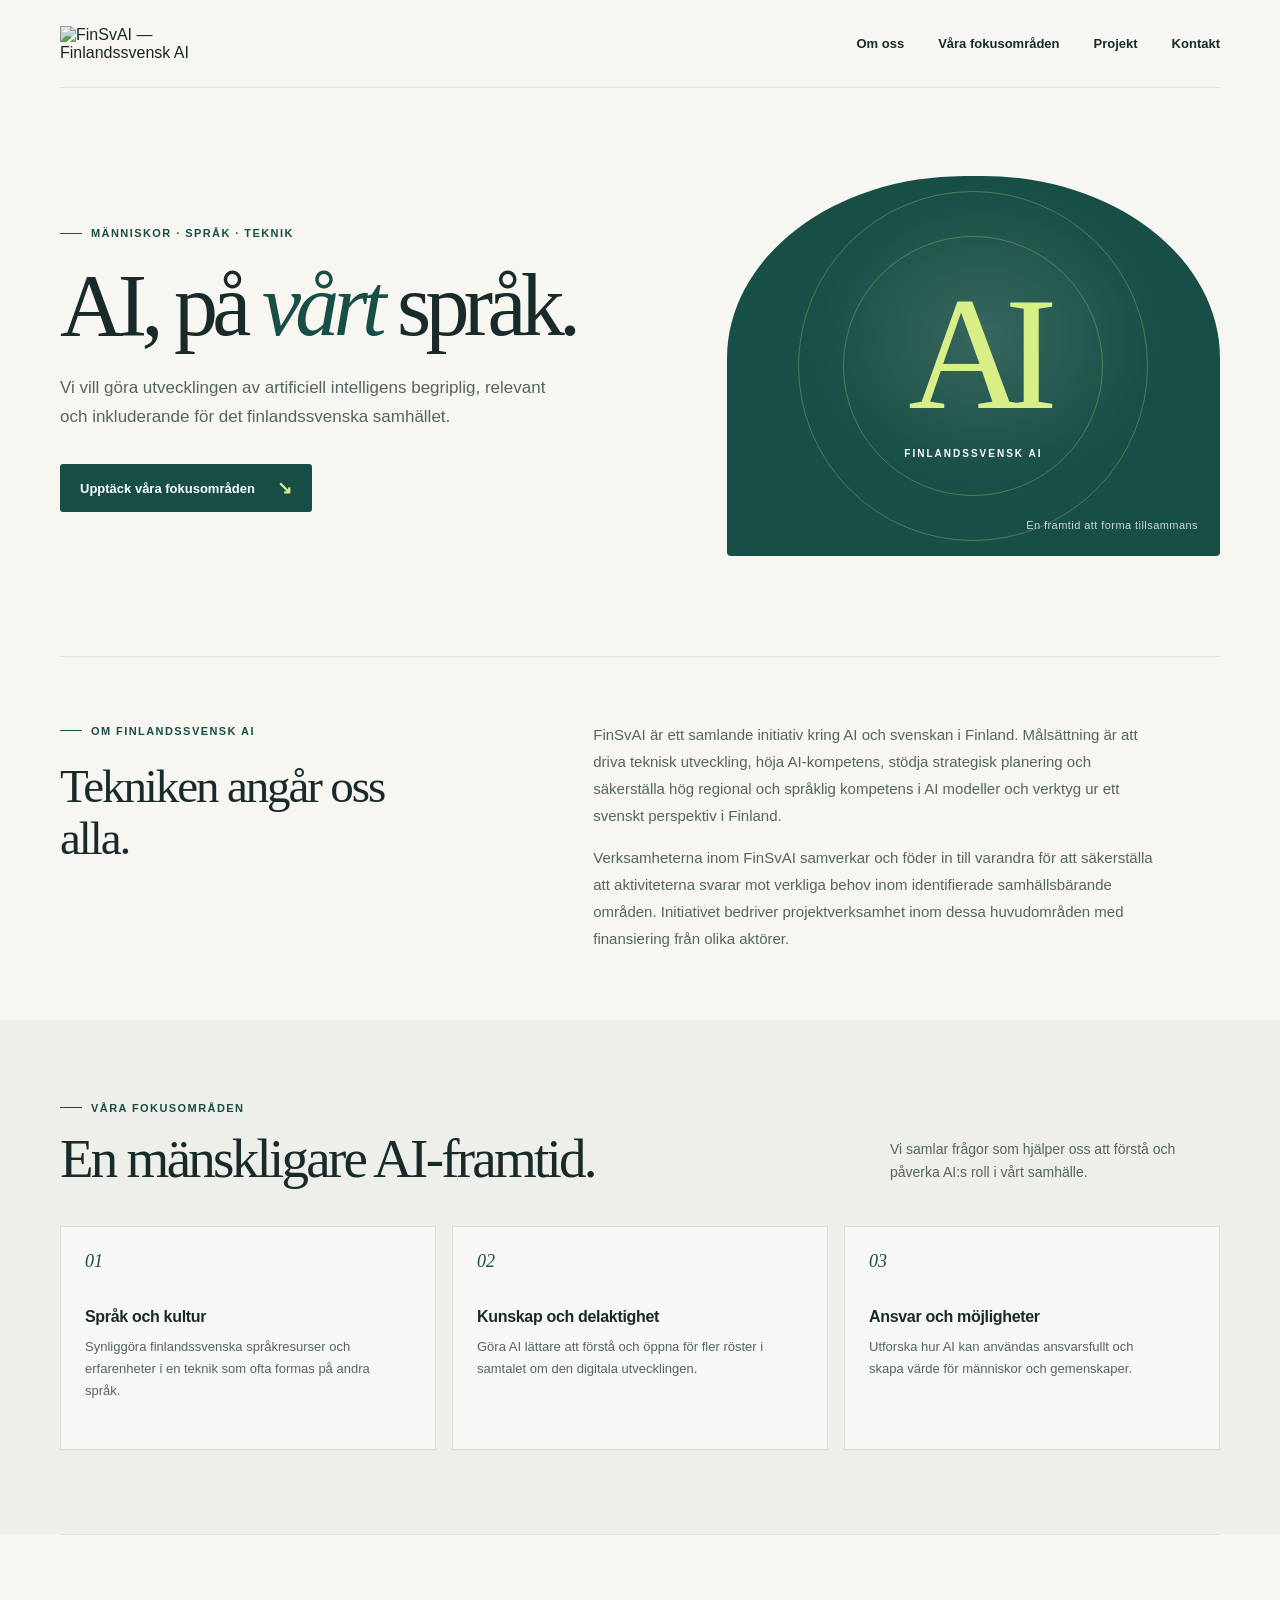
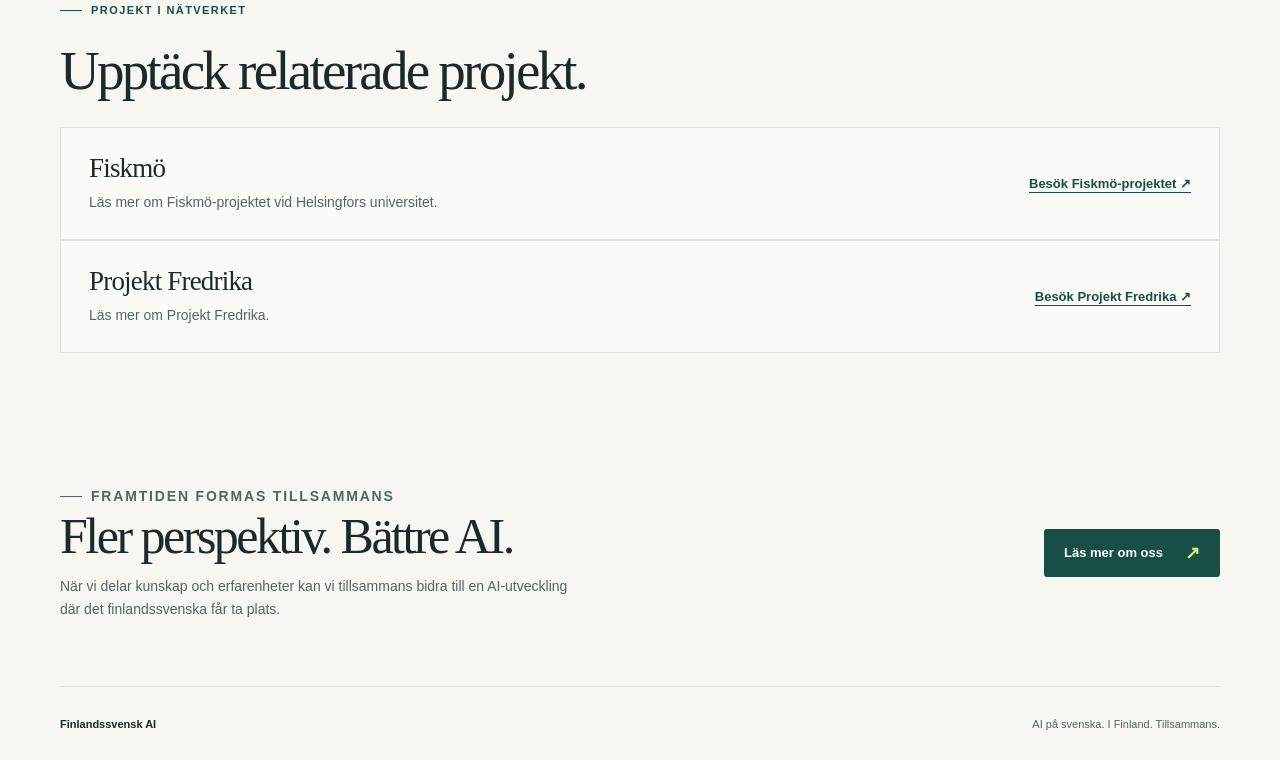
==== index.html @ 3c9e096d "Add Projekt Fredrika link Co-authored-by: jorgtied <614718+jorgtied@users.noreply.github.com>" ====
<!doctype html>
<html lang="sv">
  <head>
    <meta charset="utf-8">
    <meta name="viewport" content="width=device-width, initial-scale=1">
    <meta name="description" content="Finlandssvensk AI gör utvecklingen av artificiell intelligens begriplig, relevant och inkluderande för det finlandssvenska samhället.">
    <meta name="theme-color" content="#f7f6f1">
    <title>Finlandssvensk AI — AI på vårt språk</title>
    <style>
      :root {
        color-scheme: light;
        --ink: #182a2a;
        --muted: #536563;
        --paper: #f7f6f1;
        --white: #fff;
        --green: #174e45;
        --green-dark: #123b35;
        --lime: #d8ee87;
        --line: #dfe3da;
        --serif: Georgia, "Times New Roman", serif;
        --sans: "Avenir Next", Avenir, "Segoe UI", sans-serif;
      }

      *,
      *::before,
      *::after {
        box-sizing: border-box;
      }

      html {
        scroll-behavior: smooth;
      }

      body {
        margin: 0;
        background: var(--paper);
        color: var(--ink);
        font-family: var(--sans);
        -webkit-font-smoothing: antialiased;
      }

      a {
        color: inherit;
      }

      a:focus-visible {
        outline: 3px solid #9bb44e;
        outline-offset: 4px;
      }

      .site-header,
      main,
      .site-footer {
        width: min(1160px, calc(100% - 48px));
        margin-inline: auto;
      }

      .site-header {
        display: flex;
        align-items: center;
        justify-content: space-between;
        min-height: 88px;
        border-bottom: 1px solid var(--line);
      }

      .wordmark {
        display: inline-flex;
        align-items: center;
        text-decoration: none;
      }

      .wordmark img {
        display: block;
        width: 190px;
        height: auto;
        mix-blend-mode: multiply;
      }

      .site-nav {
        display: flex;
        gap: 34px;
        align-items: center;
        font-size: 13px;
        font-weight: 600;
      }

      .site-nav a {
        text-decoration: none;
      }

      .site-nav a:hover {
        color: var(--green);
      }

      .hero {
        display: grid;
        grid-template-columns: 1.1fr 0.9fr;
        gap: 64px;
        align-items: center;
        padding-block: 88px 100px;
      }

      .eyebrow {
        display: inline-flex;
        align-items: center;
        gap: 9px;
        margin: 0 0 23px;
        color: var(--green);
        font-size: 11px;
        font-weight: 750;
        letter-spacing: 0.13em;
        text-transform: uppercase;
      }

      .eyebrow::before {
        width: 22px;
        height: 1px;
        background: currentColor;
        content: "";
      }

      h1,
      h2,
      h3,
      p {
        margin-top: 0;
      }

      h1 {
        max-width: 640px;
        margin-bottom: 23px;
        font-family: var(--serif);
        font-size: clamp(56px, 7.2vw, 88px);
        font-weight: 400;
        letter-spacing: -0.065em;
        line-height: 0.99;
      }

      h1 em {
        color: var(--green);
        font-weight: 400;
      }

      .hero-copy {
        max-width: 490px;
        margin-bottom: 32px;
        color: var(--muted);
        font-size: 17px;
        line-height: 1.75;
      }

      .button {
        display: inline-flex;
        min-height: 48px;
        align-items: center;
        gap: 22px;
        padding: 0 20px;
        border-radius: 3px;
        background: var(--green);
        color: var(--white);
        font-size: 13px;
        font-weight: 650;
        text-decoration: none;
        transition: background 160ms ease, transform 160ms ease;
      }

      .button:hover {
        transform: translateY(-2px);
        background: var(--green-dark);
      }

      .button span {
        color: var(--lime);
        font-size: 18px;
      }

      .hero-art {
        position: relative;
        display: grid;
        min-height: 380px;
        overflow: hidden;
        place-items: center;
        border-radius: 48% 48% 4px 4px;
        background:
          radial-gradient(ellipse at 52% 42%, rgb(255 255 255 / 14%), transparent 48%),
          var(--green);
        color: var(--white);
      }

      .hero-art::before,
      .hero-art::after {
        position: absolute;
        width: 260px;
        height: 260px;
        border: 1px solid rgb(216 238 135 / 28%);
        border-radius: 50%;
        content: "";
      }

      .hero-art::after {
        width: 350px;
        height: 350px;
      }

      .art-center {
        position: relative;
        z-index: 1;
        text-align: center;
      }

      .art-center strong {
        display: block;
        color: var(--lime);
        font-family: var(--serif);
        font-size: clamp(100px, 14vw, 160px);
        font-weight: 400;
        letter-spacing: -0.12em;
        line-height: 1;
      }

      .art-center span {
        display: block;
        margin-top: 14px;
        font-size: 10px;
        font-weight: 650;
        letter-spacing: 0.2em;
        text-transform: uppercase;
      }

      .art-note {
        position: absolute;
        z-index: 1;
        right: 22px;
        bottom: 25px;
        color: rgb(255 255 255 / 78%);
        font-size: 11px;
        letter-spacing: 0.04em;
      }

      .intro {
        display: grid;
        grid-template-columns: 0.85fr 1.15fr;
        gap: 70px;
        padding: 60px 0 68px;
        border-top: 1px solid var(--line);
      }

      .intro h2 {
        max-width: 390px;
        margin-bottom: 0;
        font-family: var(--serif);
        font-size: clamp(34px, 4vw, 47px);
        font-weight: 400;
        letter-spacing: -0.045em;
        line-height: 1.12;
      }

      .intro-copy {
        max-width: 570px;
        padding-top: 4px;
        color: var(--muted);
        font-size: 15px;
        line-height: 1.8;
      }

      .intro-copy p:last-child {
        margin-bottom: 0;
      }

      .focus {
        margin-inline: calc((min(1160px, 100vw - 48px) - 100vw) / 2);
        padding: 74px max(24px, calc((100vw - 1160px) / 2)) 84px;
        background: #eeefe8;
      }

      .focus-heading {
        display: flex;
        align-items: end;
        justify-content: space-between;
        gap: 24px;
        margin-bottom: 36px;
      }

      .focus-heading .eyebrow {
        margin-bottom: 13px;
      }

      .focus-heading h2 {
        margin-bottom: 0;
        font-family: var(--serif);
        font-size: clamp(38px, 5vw, 55px);
        font-weight: 400;
        letter-spacing: -0.05em;
      }

      .focus-heading > p {
        max-width: 330px;
        margin-bottom: 5px;
        color: var(--muted);
        font-size: 14px;
        line-height: 1.65;
      }

      .focus-grid {
        display: grid;
        grid-template-columns: repeat(3, 1fr);
        gap: 16px;
      }

      .focus-card {
        min-height: 224px;
        padding: 24px;
        border: 1px solid #d9ddd3;
        background: rgb(255 255 255 / 58%);
      }

      .focus-number {
        display: block;
        margin-bottom: 36px;
        color: var(--green);
        font-family: var(--serif);
        font-size: 18px;
        font-style: italic;
      }

      .focus-card h3 {
        margin-bottom: 10px;
        font-size: 16px;
        letter-spacing: -0.02em;
      }

      .focus-card p {
        max-width: 300px;
        margin-bottom: 0;
        color: var(--muted);
        font-size: 13px;
        line-height: 1.7;
      }

      .closing {
        display: grid;
        grid-template-columns: 1fr auto;
        gap: 30px;
        align-items: center;
        padding: 64px 0;
      }

      .projects {
        padding: 62px 0 66px;
        border-top: 1px solid var(--line);
      }

      .projects h2 {
        margin-bottom: 25px;
        font-family: var(--serif);
        font-size: clamp(38px, 5vw, 55px);
        font-weight: 400;
        letter-spacing: -0.05em;
      }

      .project-card {
        display: flex;
        align-items: center;
        justify-content: space-between;
        gap: 28px;
        padding: 25px 28px;
        border: 1px solid var(--line);
        background: rgb(255 255 255 / 55%);
      }

      .project-card h3 {
        margin-bottom: 7px;
        font-family: var(--serif);
        font-size: 27px;
        font-weight: 400;
        letter-spacing: -0.03em;
      }

      .project-card p {
        margin-bottom: 0;
        color: var(--muted);
        font-size: 14px;
        line-height: 1.65;
      }

      .project-link {
        flex: 0 0 auto;
        color: var(--green);
        font-size: 13px;
        font-weight: 700;
        text-decoration-thickness: 1px;
        text-underline-offset: 4px;
      }

      .closing h2 {
        max-width: 570px;
        margin-bottom: 12px;
        font-family: var(--serif);
        font-size: clamp(34px, 4.5vw, 50px);
        font-weight: 400;
        letter-spacing: -0.05em;
        line-height: 1.08;
      }

      .closing p {
        max-width: 510px;
        margin-bottom: 0;
        color: var(--muted);
        font-size: 14px;
        line-height: 1.7;
      }

      .site-footer {
        display: flex;
        min-height: 74px;
        align-items: center;
        justify-content: space-between;
        gap: 20px;
        border-top: 1px solid var(--line);
        color: var(--muted);
        font-size: 11px;
      }

      .footer-name {
        color: var(--ink);
        font-weight: 700;
      }

      @media (max-width: 760px) {
        .site-header,
        main,
        .site-footer {
          width: min(100% - 36px, 560px);
        }

        .site-header {
          min-height: 72px;
        }

        .site-nav {
          gap: 18px;
          font-size: 12px;
        }

        .hero {
          grid-template-columns: 1fr;
          gap: 42px;
          padding-block: 65px 72px;
        }

        .hero-art {
          min-height: 310px;
          border-radius: 48% 48% 4px 4px;
        }

        .intro {
          grid-template-columns: 1fr;
          gap: 24px;
          padding-block: 48px 55px;
        }

        .focus {
          margin-inline: calc((min(560px, 100vw - 36px) - 100vw) / 2);
          padding: 56px max(18px, calc((100vw - 560px) / 2)) 62px;
        }

        .focus-heading {
          align-items: start;
          flex-direction: column;
          gap: 13px;
        }

        .focus-grid {
          grid-template-columns: 1fr;
          gap: 12px;
        }

        .focus-card {
          min-height: 0;
        }

        .focus-number {
          margin-bottom: 22px;
        }

        .closing {
          grid-template-columns: 1fr;
          gap: 23px;
          padding-block: 52px;
        }

        .projects {
          padding-block: 48px 54px;
        }

        .project-card {
          align-items: flex-start;
          flex-direction: column;
          gap: 18px;
          padding: 21px;
        }
      }

      @media (max-width: 420px) {
        .wordmark {
          flex: 0 0 auto;
        }

        .wordmark img {
          width: 160px;
        }

        .site-header {
          flex-wrap: wrap;
          gap: 10px;
          padding-block: 12px;
        }

        .site-nav {
          width: 100%;
          justify-content: space-between;
          gap: 8px;
          font-size: 11px;
        }

        .site-footer {
          align-items: flex-start;
          flex-direction: column;
          justify-content: center;
          padding-block: 17px;
        }
      }

      @media (prefers-reduced-motion: reduce) {
        html {
          scroll-behavior: auto;
        }

        *,
        *::before,
        *::after {
          transition-duration: 0.01ms !important;
        }
      }
    </style>
  </head>
  <body>
    <header class="site-header">
      <a class="wordmark" href="#hem" aria-label="Finlandssvensk AI, till startsidan">
        <img src="https://github.com/user-attachments/assets/5a13cdbe-be0d-42e3-9951-586756ddde41" alt="FinSvAI — Finlandssvensk AI">
      </a>
      <nav class="site-nav" aria-label="Huvudnavigation">
        <a href="#om">Om oss</a>
        <a href="#fokus">Våra fokusområden</a>
        <a href="#projekt">Projekt</a>
        <a href="kontakt.html">Kontakt</a>
      </nav>
    </header>

    <main id="hem">
      <section class="hero" aria-labelledby="hero-title">
        <div>
          <p class="eyebrow">Människor · språk · teknik</p>
          <h1 id="hero-title">AI, på <em>vårt</em> språk.</h1>
          <p class="hero-copy">
            Vi vill göra utvecklingen av artificiell intelligens begriplig,
            relevant och inkluderande för det finlandssvenska samhället.
          </p>
          <a class="button" href="#fokus">Upptäck våra fokusområden <span aria-hidden="true">↘</span></a>
        </div>
        <div class="hero-art" aria-label="Illustration med bokstäverna AI">
          <div class="art-center">
            <strong>AI</strong>
            <span>Finlandssvensk AI</span>
          </div>
          <span class="art-note" aria-hidden="true">En framtid att forma tillsammans</span>
        </div>
      </section>

      <section class="intro" id="om" aria-labelledby="intro-title">
        <div>
          <p class="eyebrow">Om Finlandssvensk AI</p>
          <h2 id="intro-title">Tekniken angår oss alla.</h2>
        </div>
        <div class="intro-copy">
          <p>
            FinSvAI är ett samlande initiativ kring AI och svenskan i Finland.
            Målsättning är att driva teknisk utveckling, höja AI-kompetens,
            stödja strategisk planering och säkerställa hög regional och
            språklig kompetens i AI modeller och verktyg ur ett svenskt
            perspektiv i Finland.
          </p>
          <p>
            Verksamheterna inom FinSvAI samverkar och föder in till varandra
            för att säkerställa att aktiviteterna svarar mot verkliga behov
            inom identifierade samhällsbärande områden. Initiativet bedriver
            projektverksamhet inom dessa huvudområden med finansiering från
            olika aktörer.
          </p>
        </div>
      </section>

      <section class="focus" id="fokus" aria-labelledby="focus-title">
        <div class="focus-heading">
          <div>
            <p class="eyebrow">Våra fokusområden</p>
            <h2 id="focus-title">En mänskligare AI-framtid.</h2>
          </div>
          <p>
            Vi samlar frågor som hjälper oss att förstå och påverka AI:s roll
            i vårt samhälle.
          </p>
        </div>
        <div class="focus-grid">
          <article class="focus-card">
            <span class="focus-number">01</span>
            <h3>Språk och kultur</h3>
            <p>
              Synliggöra finlandssvenska språkresurser och erfarenheter i en
              teknik som ofta formas på andra språk.
            </p>
          </article>
          <article class="focus-card">
            <span class="focus-number">02</span>
            <h3>Kunskap och delaktighet</h3>
            <p>
              Göra AI lättare att förstå och öppna för fler röster i samtalet
              om den digitala utvecklingen.
            </p>
          </article>
          <article class="focus-card">
            <span class="focus-number">03</span>
            <h3>Ansvar och möjligheter</h3>
            <p>
              Utforska hur AI kan användas ansvarsfullt och skapa värde för
              människor och gemenskaper.
            </p>
          </article>
        </div>
      </section>

      <section class="projects" id="projekt" aria-labelledby="projects-title">
        <p class="eyebrow">Projekt i nätverket</p>
        <h2 id="projects-title">Upptäck relaterade projekt.</h2>
        <article class="project-card">
          <div>
            <h3>Fiskmö</h3>
            <p>Läs mer om Fiskmö-projektet vid Helsingfors universitet.</p>
          </div>
          <a class="project-link" href="https://blogs.helsinki.fi/fiskmo-project/" target="_blank" rel="noopener noreferrer">
            Besök Fiskmö-projektet <span aria-hidden="true">↗</span>
          </a>
        </article>
        <article class="project-card">
          <div>
            <h3>Projekt Fredrika</h3>
            <p>Läs mer om Projekt Fredrika.</p>
          </div>
          <a class="project-link" href="https://projektfredrika.fi" target="_blank" rel="noopener noreferrer">
            Besök Projekt Fredrika <span aria-hidden="true">↗</span>
          </a>
        </article>
      </section>

      <section class="closing" aria-labelledby="closing-title">
        <div>
          <p class="eyebrow">Framtiden formas tillsammans</p>
          <h2 id="closing-title">Fler perspektiv. Bättre AI.</h2>
          <p>
            När vi delar kunskap och erfarenheter kan vi tillsammans bidra
            till en AI-utveckling där det finlandssvenska får ta plats.
          </p>
        </div>
        <a class="button" href="#om">Läs mer om oss <span aria-hidden="true">↗</span></a>
      </section>
    </main>

    <footer class="site-footer">
      <span class="footer-name">Finlandssvensk AI</span>
      <span>AI på svenska. I Finland. Tillsammans.</span>
    </footer>
  </body>
</html>
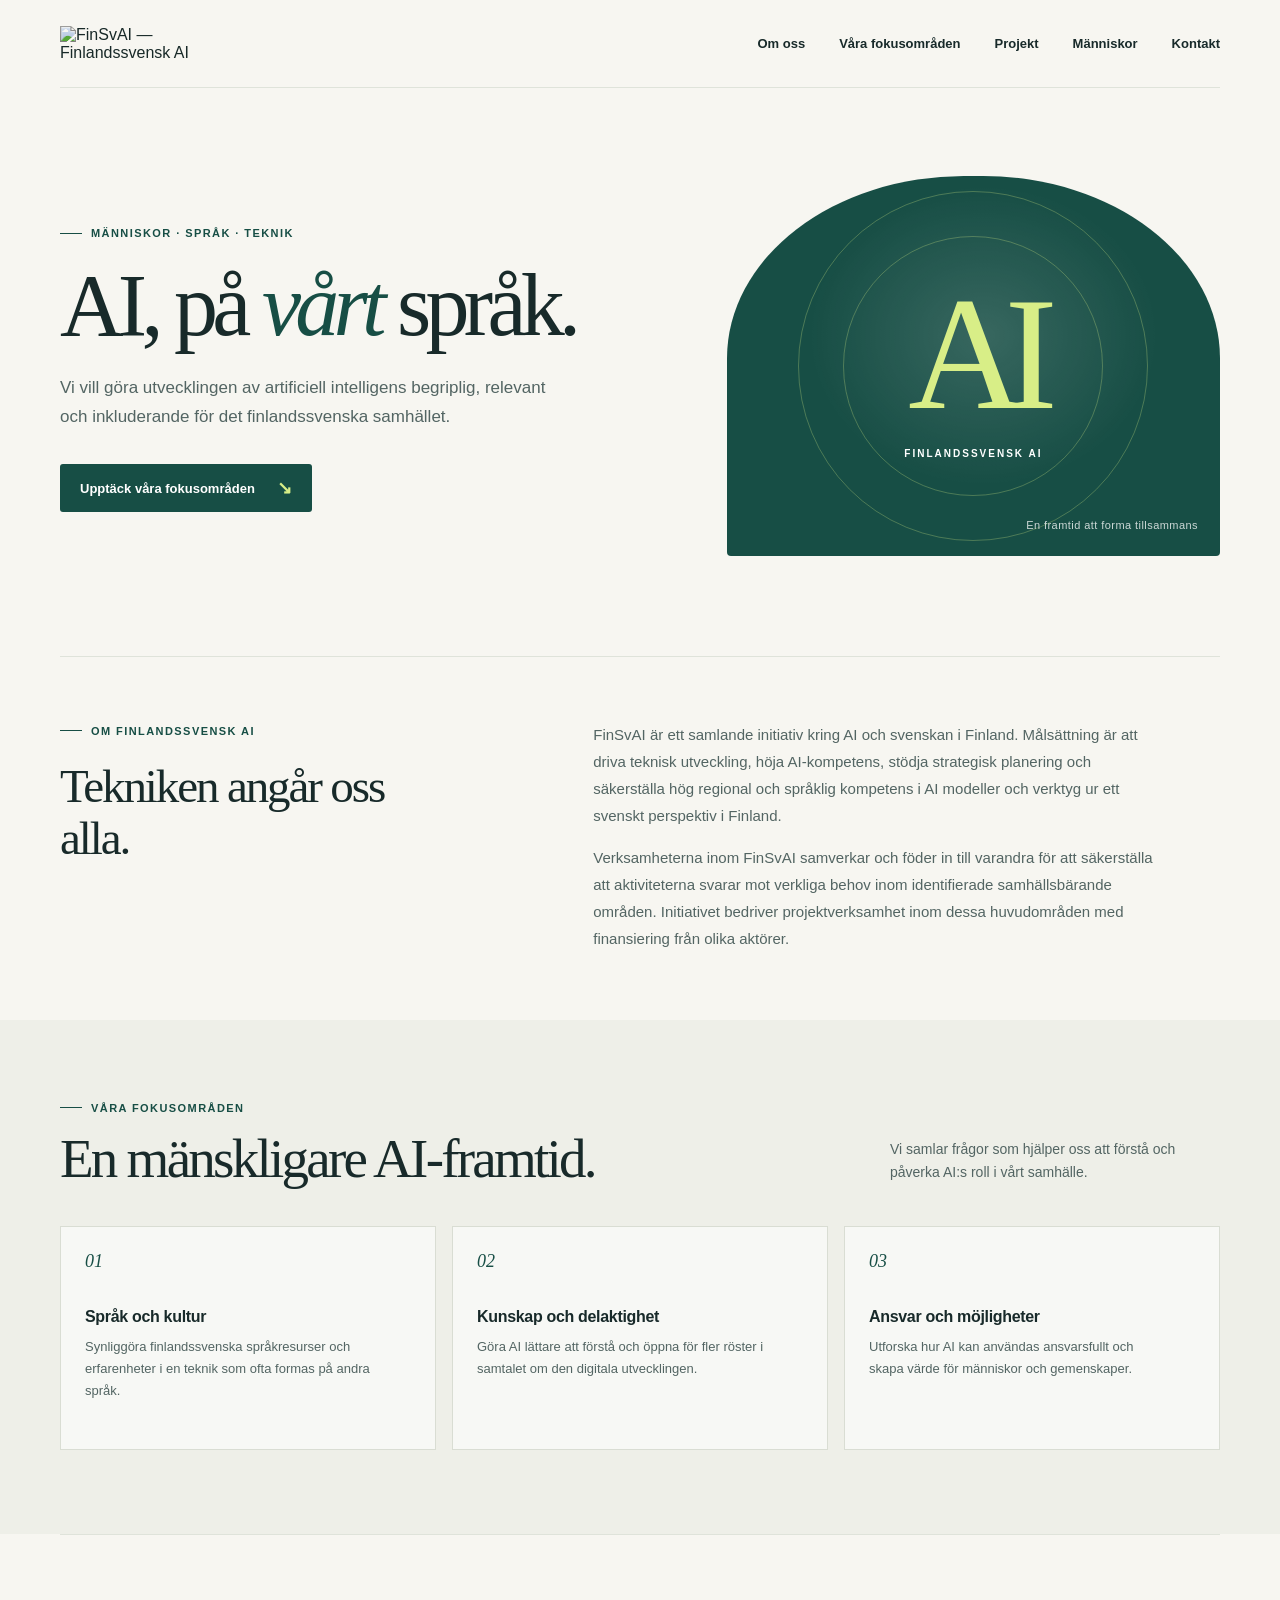
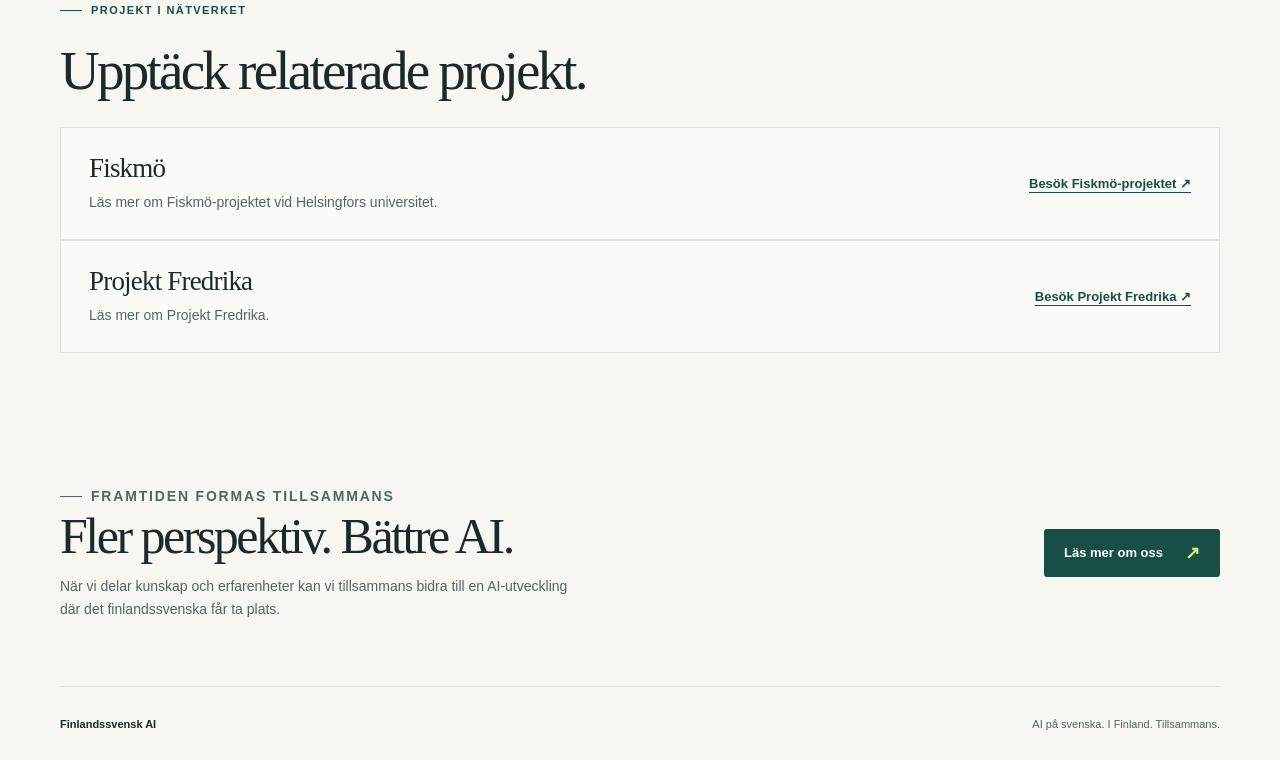
==== commit fa4e5d13: "Add people and partners page Co-authored-by: jorgtied <614718+jorgtied@users.noreply.github.com>" ====
--- a/index.html
+++ b/index.html
@@ -553,6 +553,7 @@
         <a href="#om">Om oss</a>
         <a href="#fokus">Våra fokusområden</a>
         <a href="#projekt">Projekt</a>
+        <a href="manniskor.html">Människor</a>
         <a href="kontakt.html">Kontakt</a>
       </nav>
     </header>
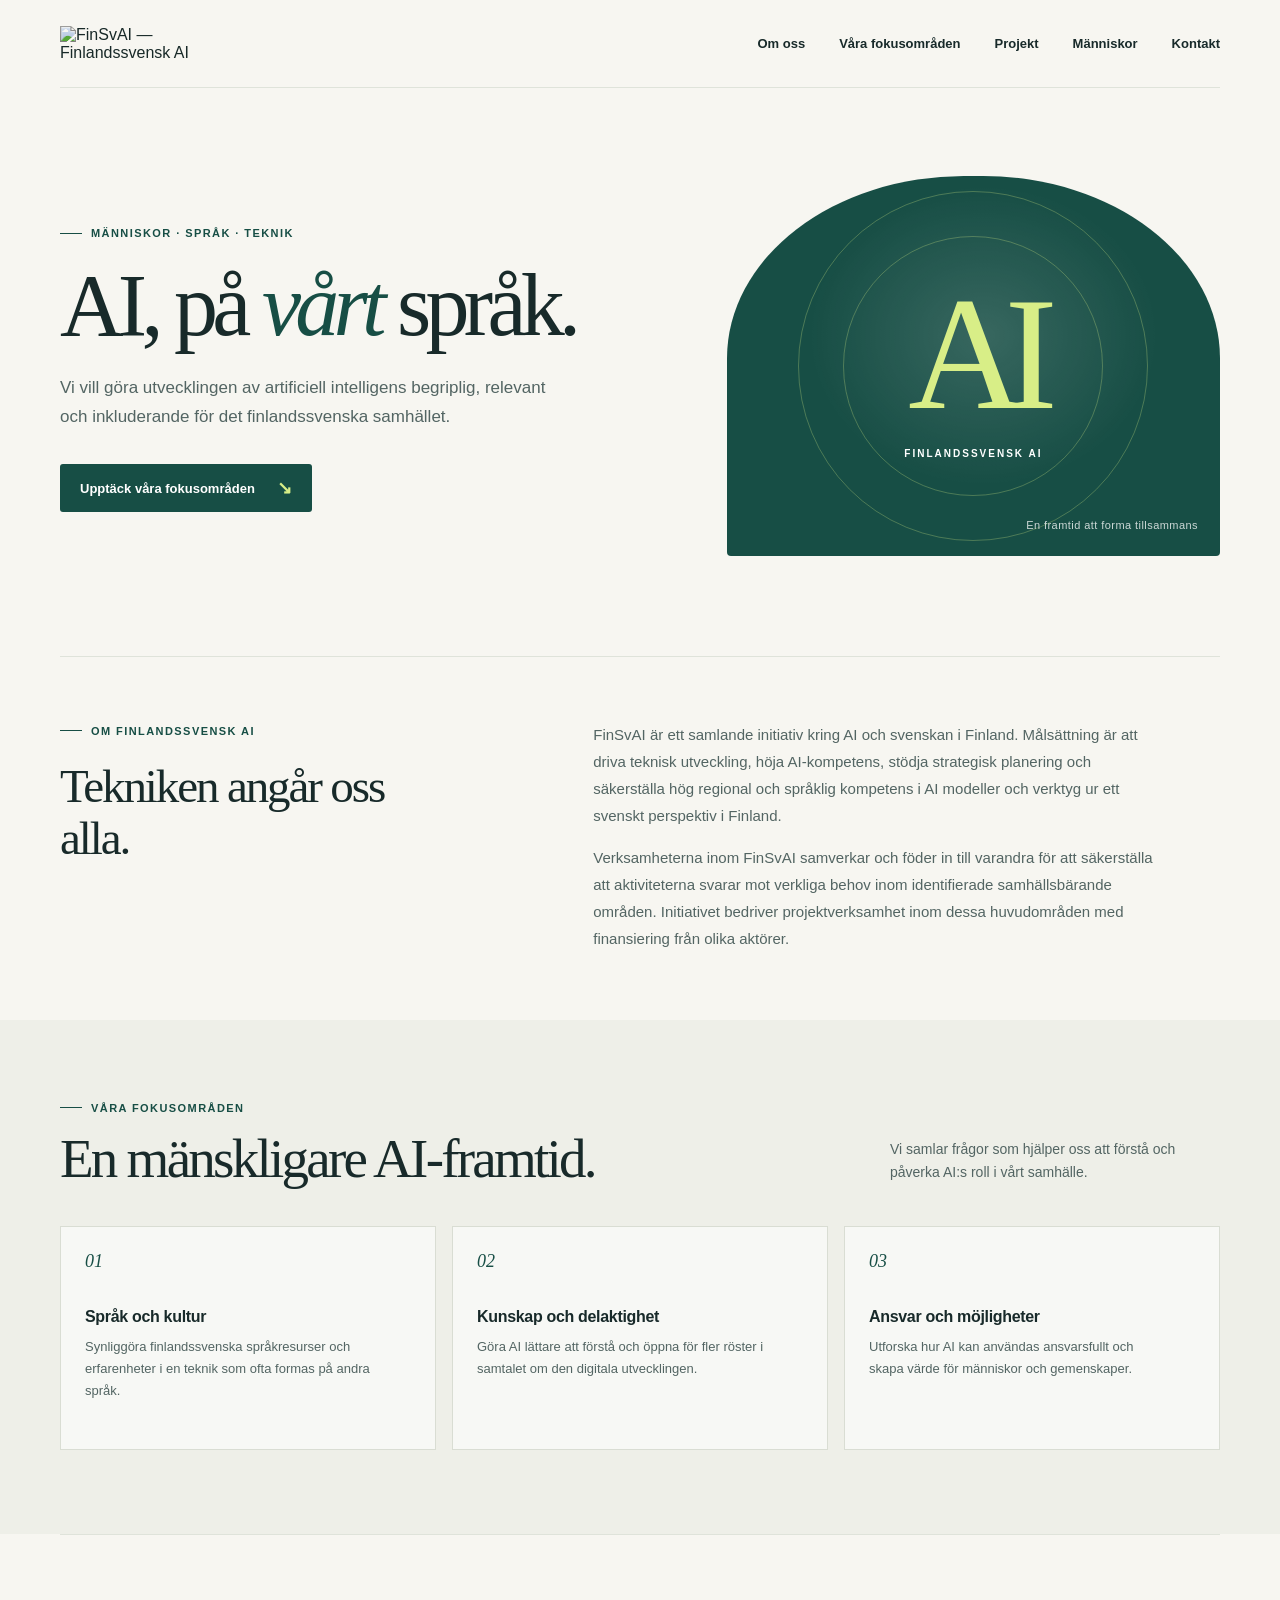
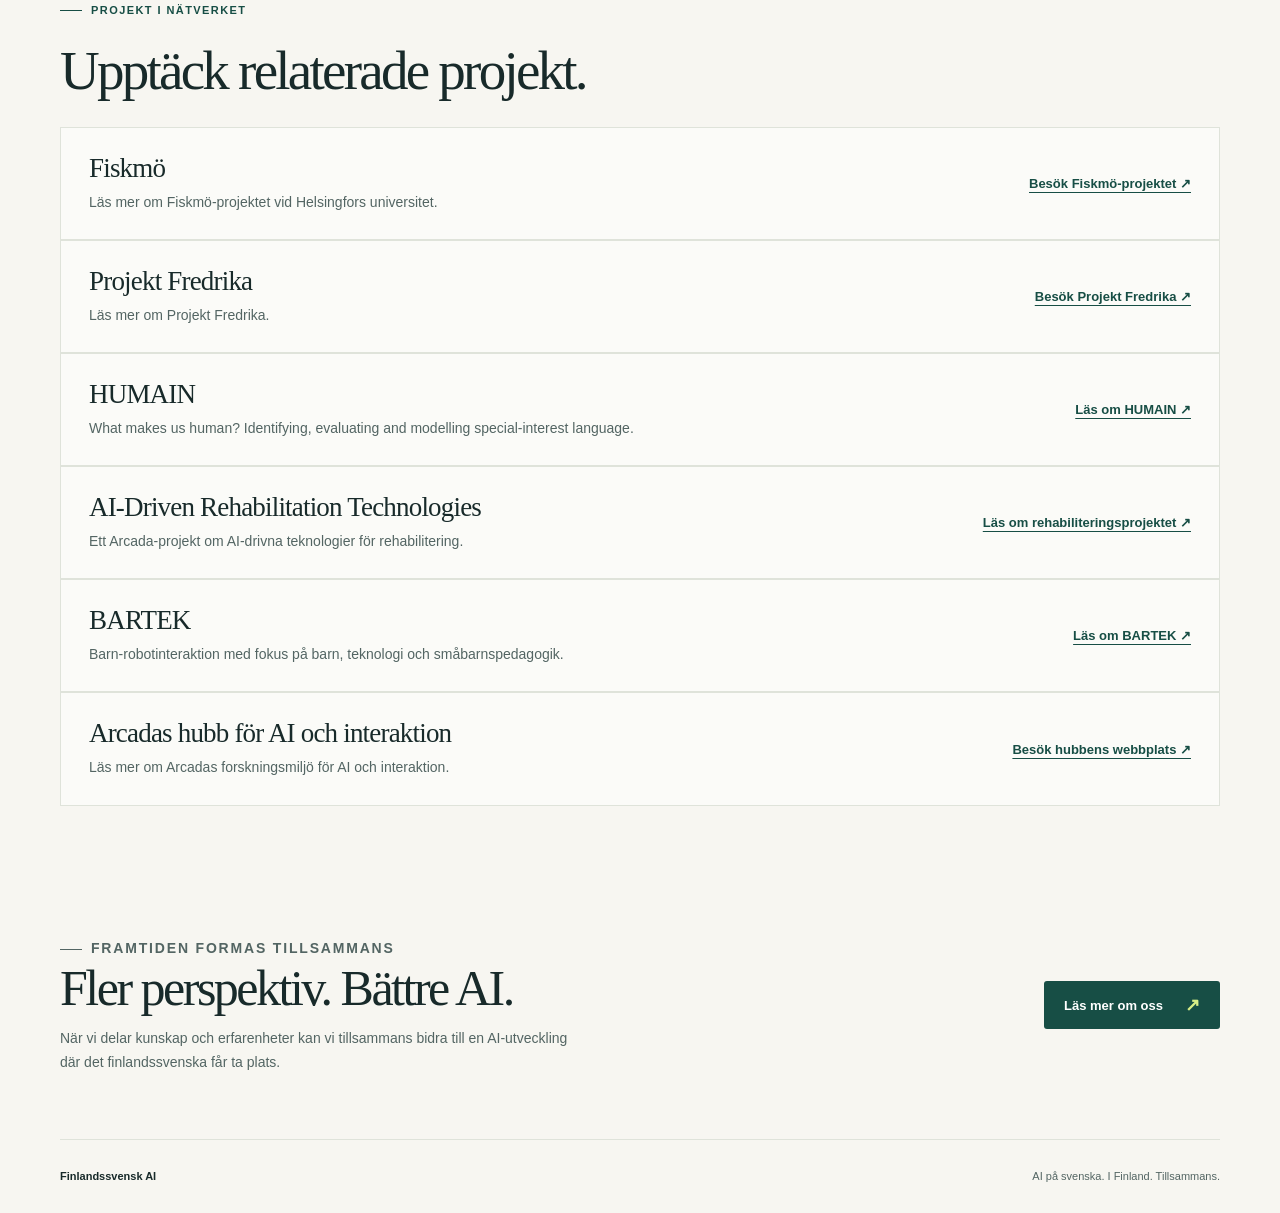
==== commit b2283f4e: "Add requested project cards Co-authored-by: jorgtied <614718+jorgtied@users.noreply.github.com>" ====
--- a/index.html
+++ b/index.html
@@ -661,6 +661,52 @@
             Besök Projekt Fredrika <span aria-hidden="true">↗</span>
           </a>
         </article>
+        <article class="project-card">
+          <div>
+            <h3>HUMAIN</h3>
+            <p>
+              What makes us human? Identifying, evaluating and modelling
+              special-interest language.
+            </p>
+          </div>
+          <a class="project-link" href="https://researchportal.helsinki.fi/sv/projects/what-makes-us-human-identifying-evaluating-and-modelling-speciali/" target="_blank" rel="noopener noreferrer">
+            Läs om HUMAIN <span aria-hidden="true">↗</span>
+          </a>
+        </article>
+        <article class="project-card">
+          <div>
+            <h3>AI-Driven Rehabilitation Technologies</h3>
+            <p>
+              Ett Arcada-projekt om AI-drivna teknologier för rehabilitering.
+            </p>
+          </div>
+          <a class="project-link" href="https://www.arcada.fi/en/research/projects/ai-driven-rehabilitation-technologies" target="_blank" rel="noopener noreferrer">
+            Läs om rehabiliteringsprojektet <span aria-hidden="true">↗</span>
+          </a>
+        </article>
+        <article class="project-card">
+          <div>
+            <h3>BARTEK</h3>
+            <p>
+              Barn-robotinteraktion med fokus på barn, teknologi och
+              småbarnspedagogik.
+            </p>
+          </div>
+          <a class="project-link" href="https://www.arcada.fi/sv/forskning/projekt/barn-robotinteraktion-ett-projekt-med-fokus-pa-barn-teknologi-och-smabarnspedagogik-bartek" target="_blank" rel="noopener noreferrer">
+            Läs om BARTEK <span aria-hidden="true">↗</span>
+          </a>
+        </article>
+        <article class="project-card">
+          <div>
+            <h3>Arcadas hubb för AI och interaktion</h3>
+            <p>
+              Läs mer om Arcadas forskningsmiljö för AI och interaktion.
+            </p>
+          </div>
+          <a class="project-link" href="https://www.arcada.fi/sv/forskning/miljoer/arcadas-hubb-ai-och-interaktion" target="_blank" rel="noopener noreferrer">
+            Besök hubbens webbplats <span aria-hidden="true">↗</span>
+          </a>
+        </article>
       </section>
 
       <section class="closing" aria-labelledby="closing-title">
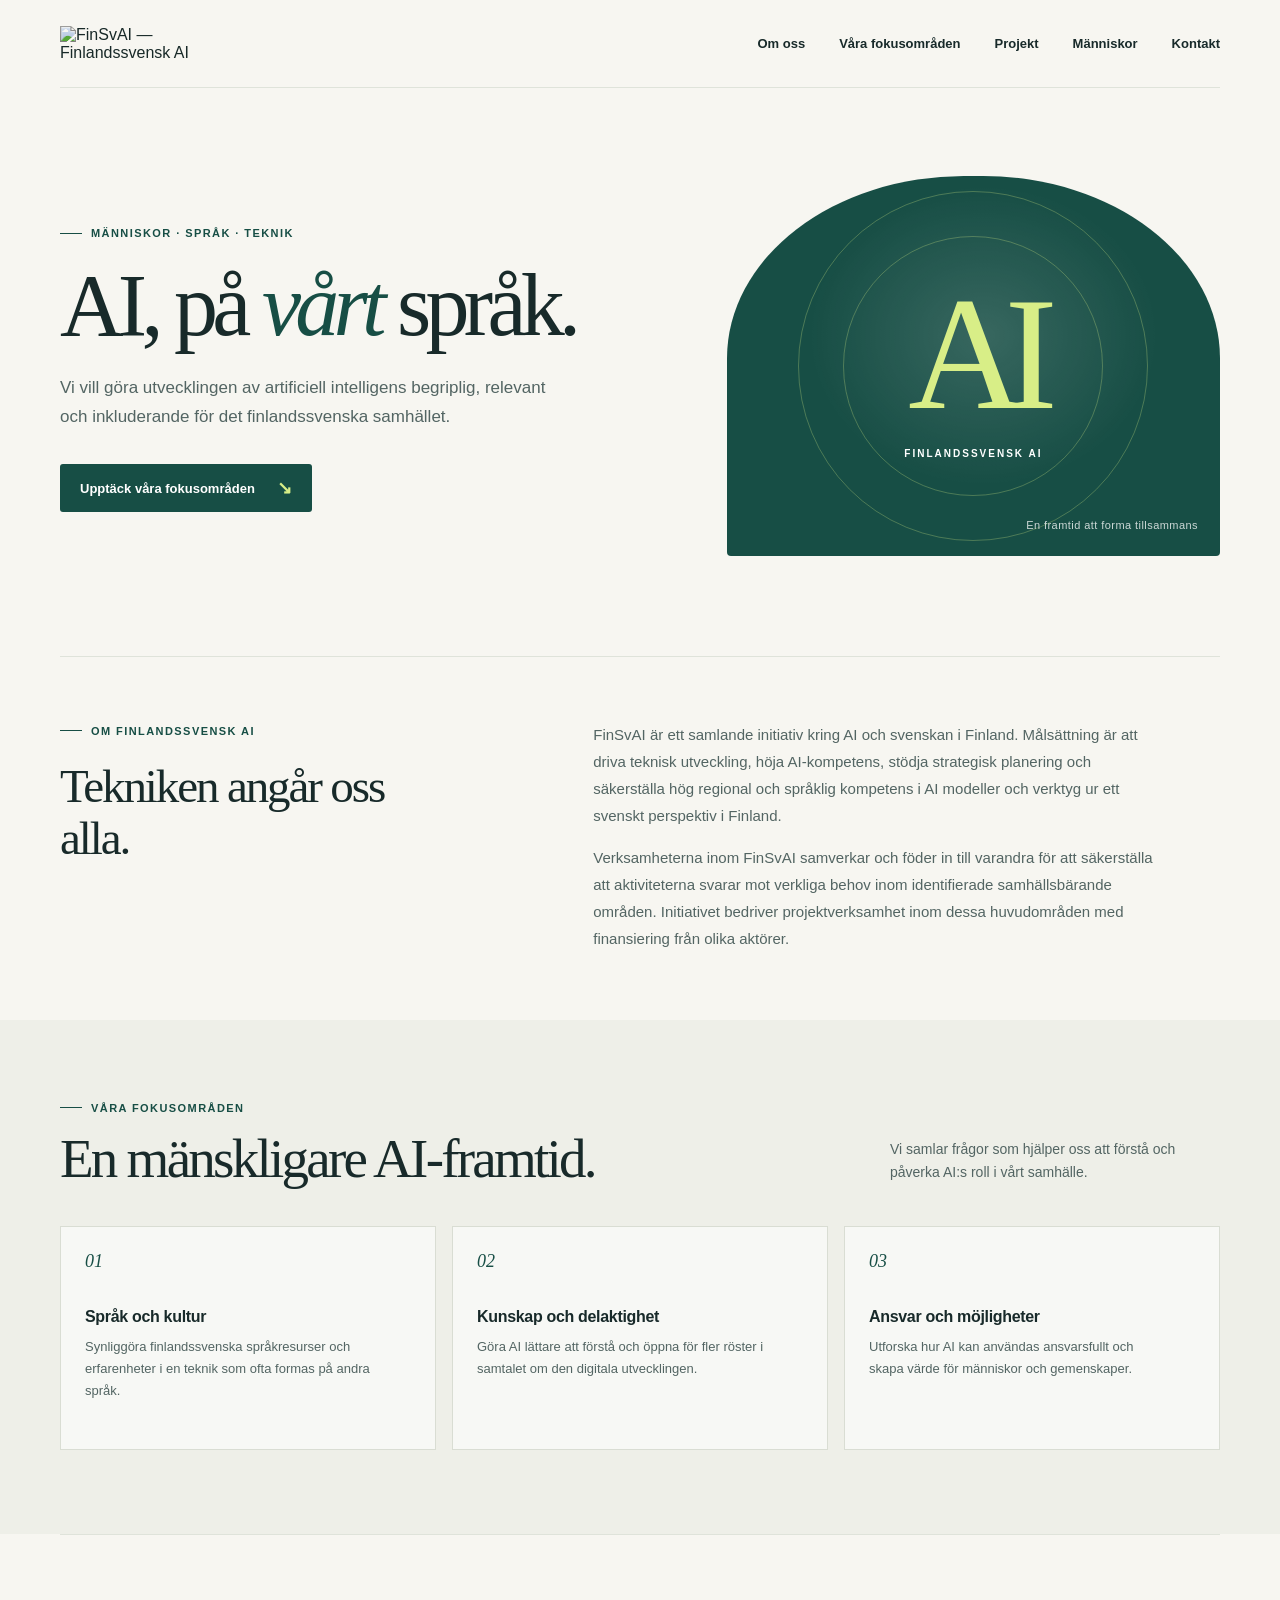
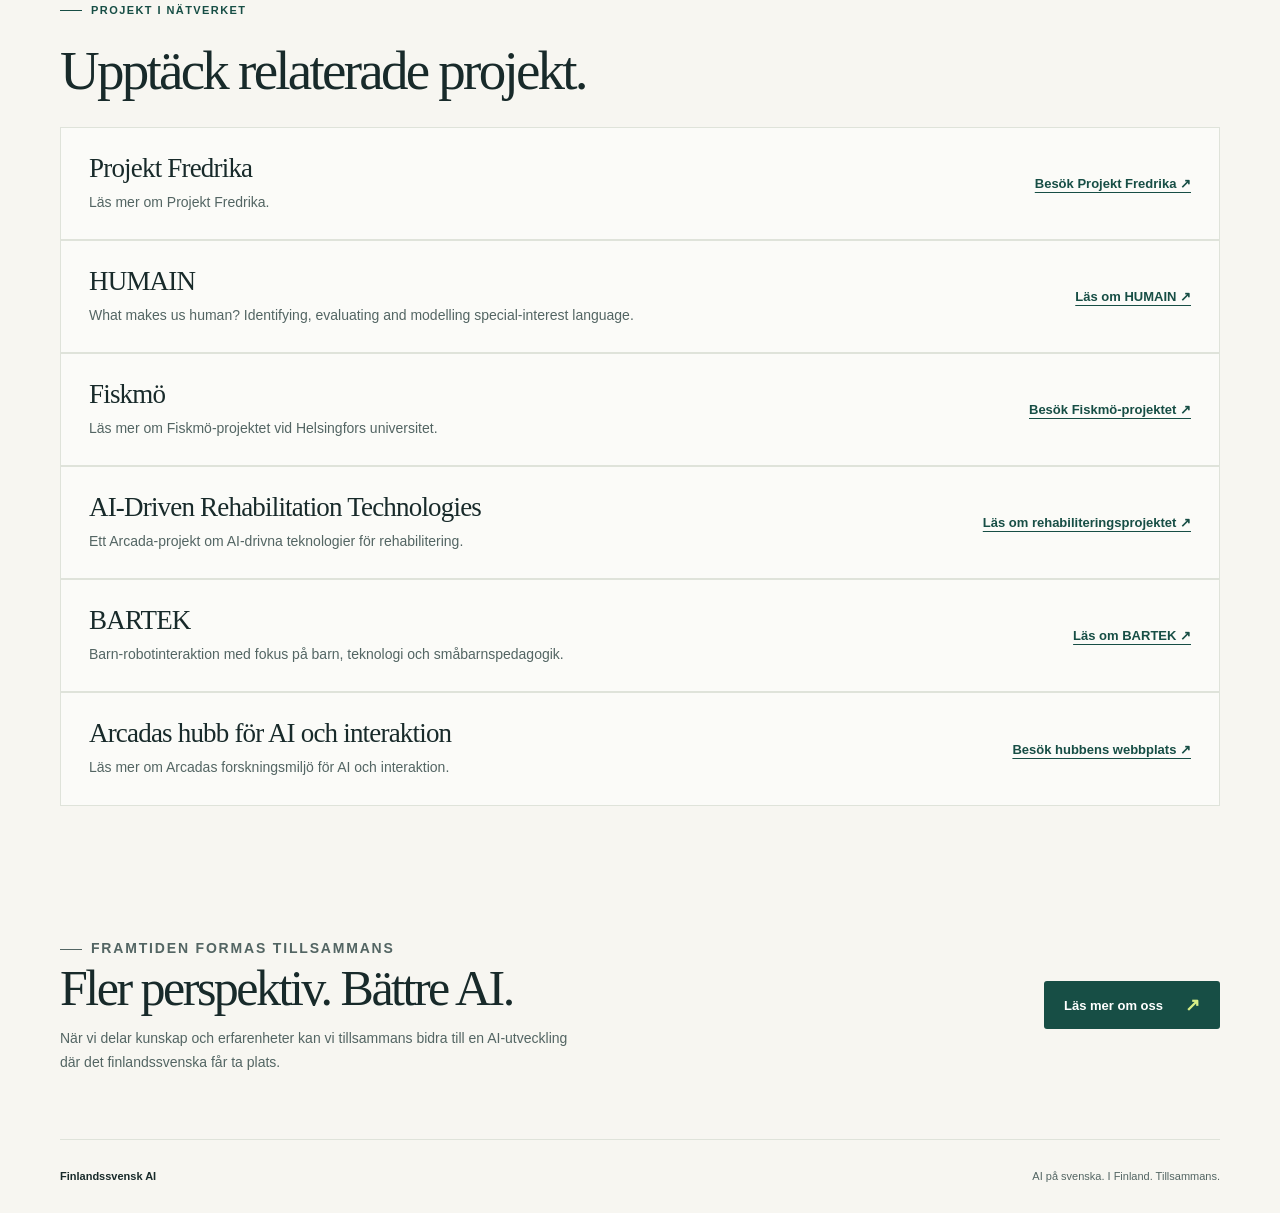
==== commit 2b8a1297: "Move Fiskmö card below HUMAIN Co-authored-by: jorgtied <614718+jorgtied@users.noreply.github.com>" ====
--- a/index.html
+++ b/index.html
@@ -645,15 +645,6 @@
         <h2 id="projects-title">Upptäck relaterade projekt.</h2>
         <article class="project-card">
           <div>
-            <h3>Fiskmö</h3>
-            <p>Läs mer om Fiskmö-projektet vid Helsingfors universitet.</p>
-          </div>
-          <a class="project-link" href="https://blogs.helsinki.fi/fiskmo-project/" target="_blank" rel="noopener noreferrer">
-            Besök Fiskmö-projektet <span aria-hidden="true">↗</span>
-          </a>
-        </article>
-        <article class="project-card">
-          <div>
             <h3>Projekt Fredrika</h3>
             <p>Läs mer om Projekt Fredrika.</p>
           </div>
@@ -671,6 +662,15 @@
           </div>
           <a class="project-link" href="https://researchportal.helsinki.fi/sv/projects/what-makes-us-human-identifying-evaluating-and-modelling-speciali/" target="_blank" rel="noopener noreferrer">
             Läs om HUMAIN <span aria-hidden="true">↗</span>
+          </a>
+        </article>
+        <article class="project-card">
+          <div>
+            <h3>Fiskmö</h3>
+            <p>Läs mer om Fiskmö-projektet vid Helsingfors universitet.</p>
+          </div>
+          <a class="project-link" href="https://blogs.helsinki.fi/fiskmo-project/" target="_blank" rel="noopener noreferrer">
+            Besök Fiskmö-projektet <span aria-hidden="true">↗</span>
           </a>
         </article>
         <article class="project-card">
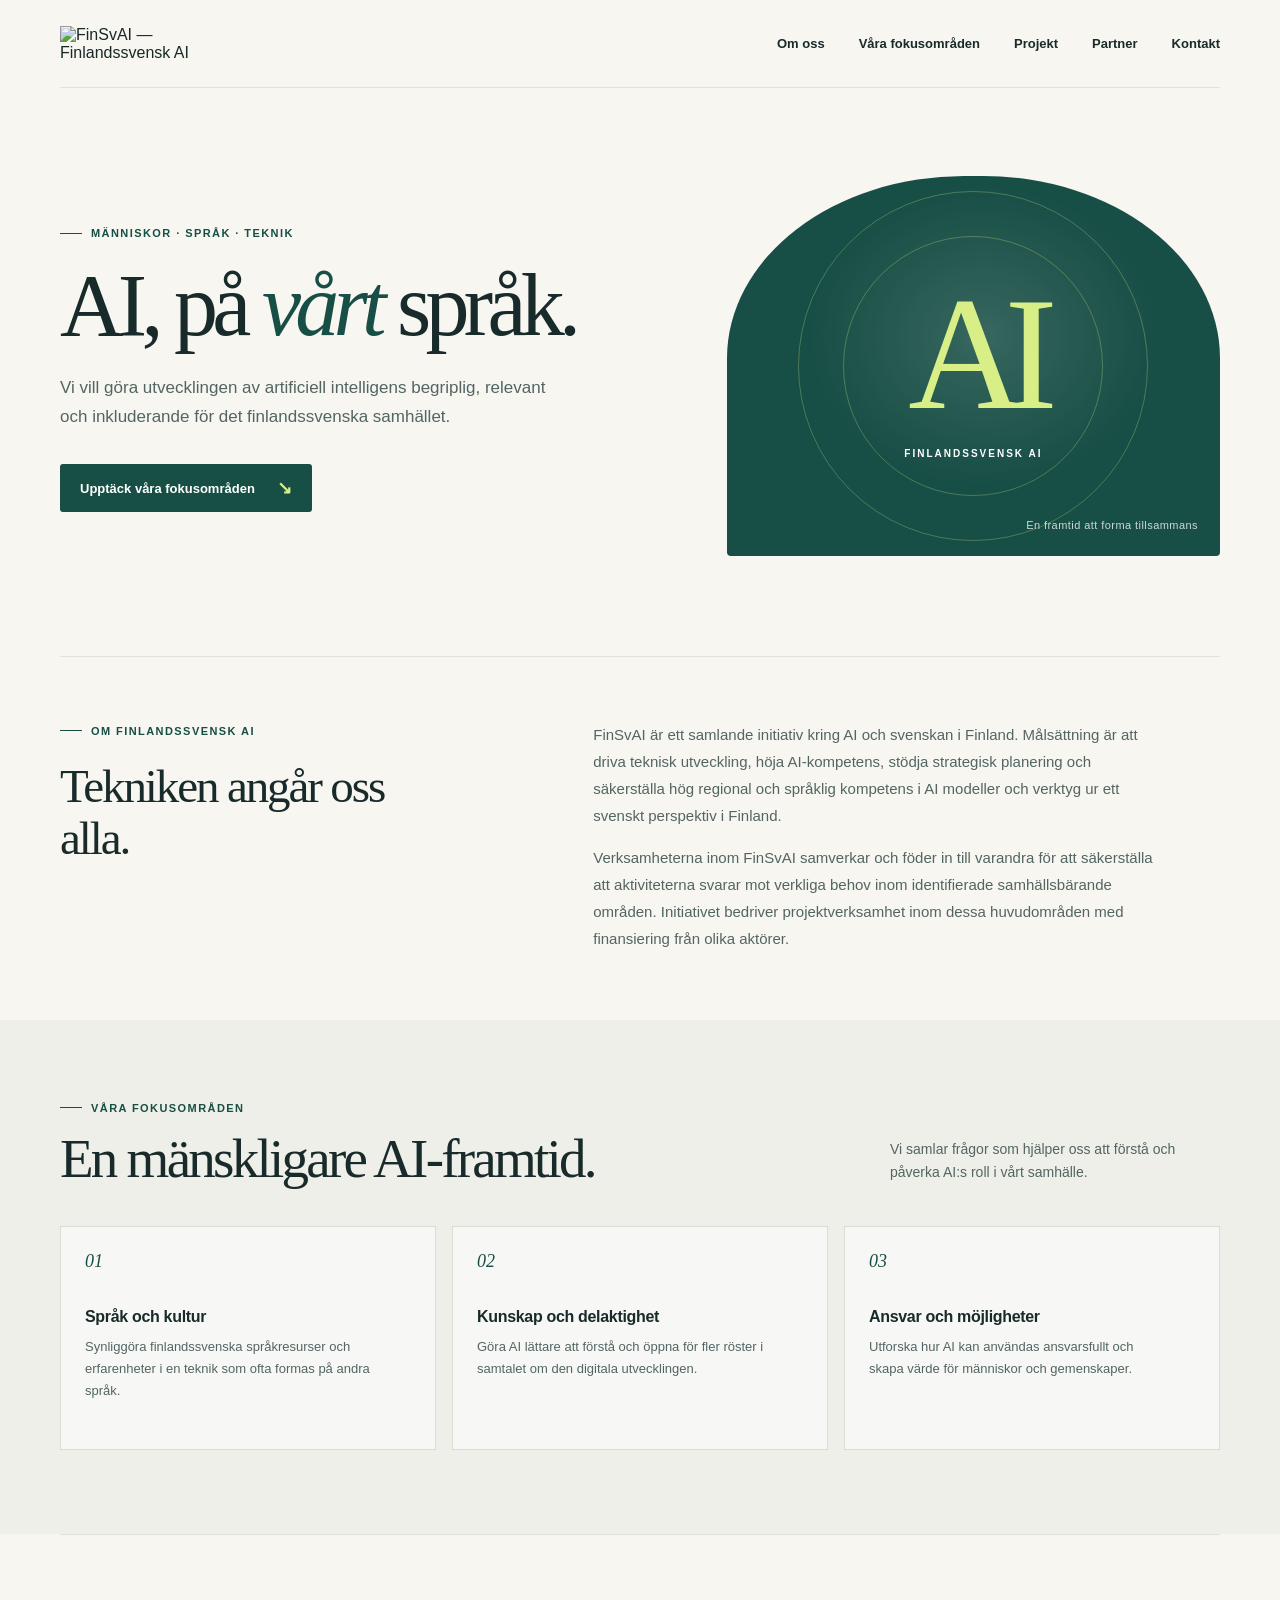
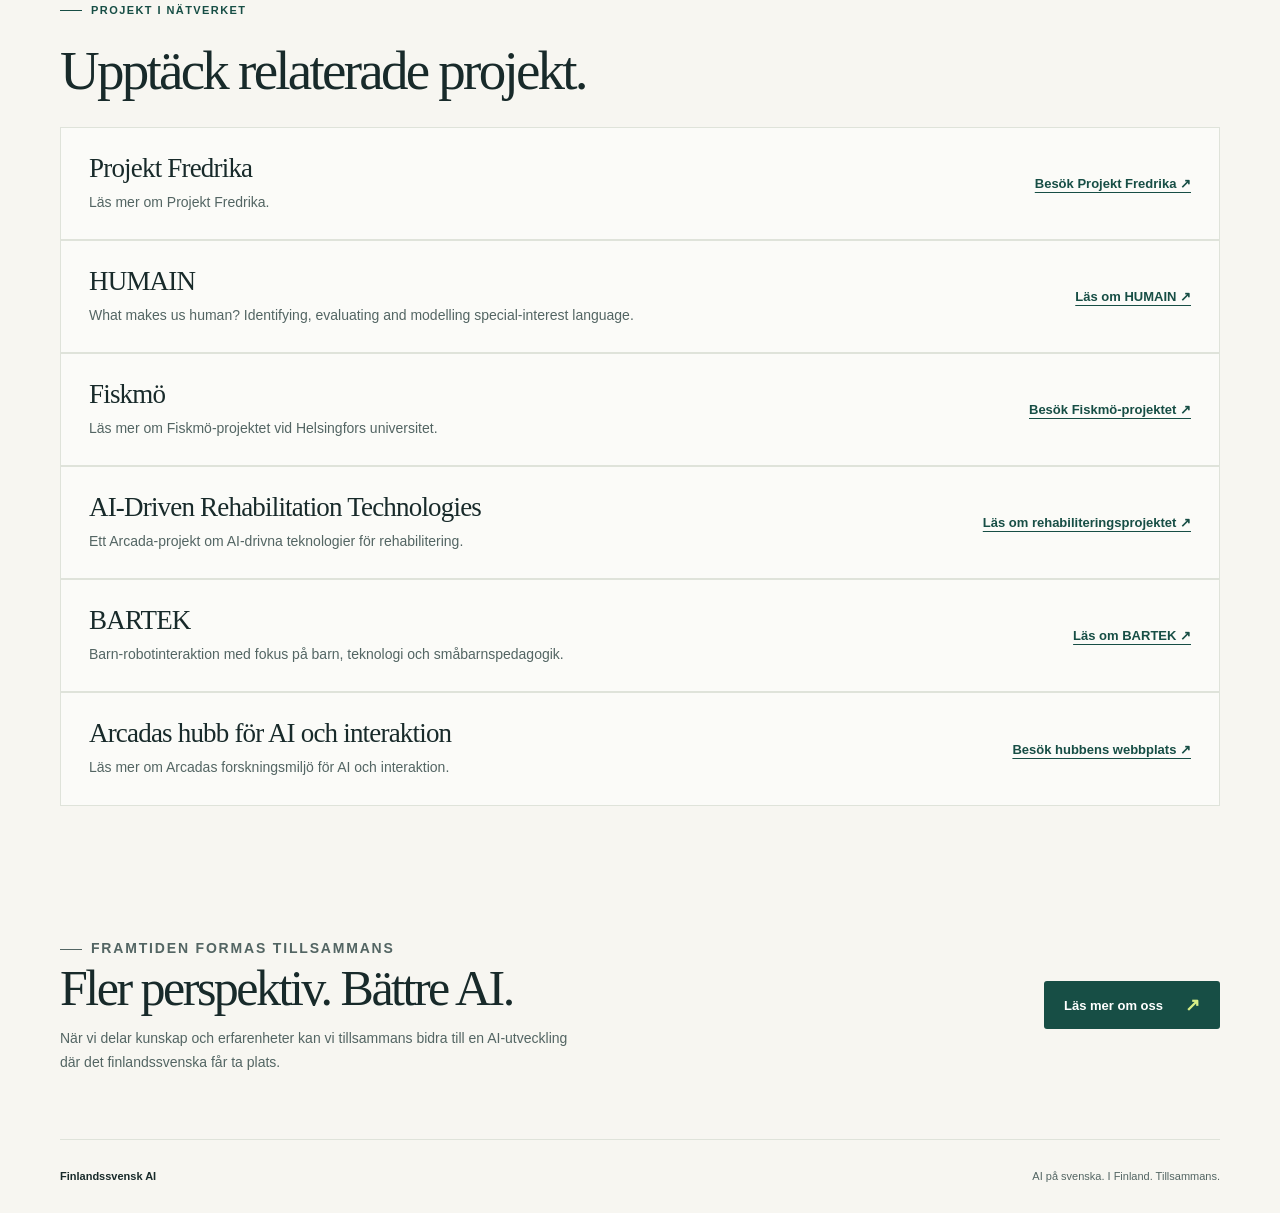
==== commit d523cccc: "Rename people page to partners Co-authored-by: jorgtied <614718+jorgtied@users.noreply.github.com>" ====
--- a/index.html
+++ b/index.html
@@ -553,7 +553,7 @@
         <a href="#om">Om oss</a>
         <a href="#fokus">Våra fokusområden</a>
         <a href="#projekt">Projekt</a>
-        <a href="manniskor.html">Människor</a>
+        <a href="partner.html">Partner</a>
         <a href="kontakt.html">Kontakt</a>
       </nav>
     </header>
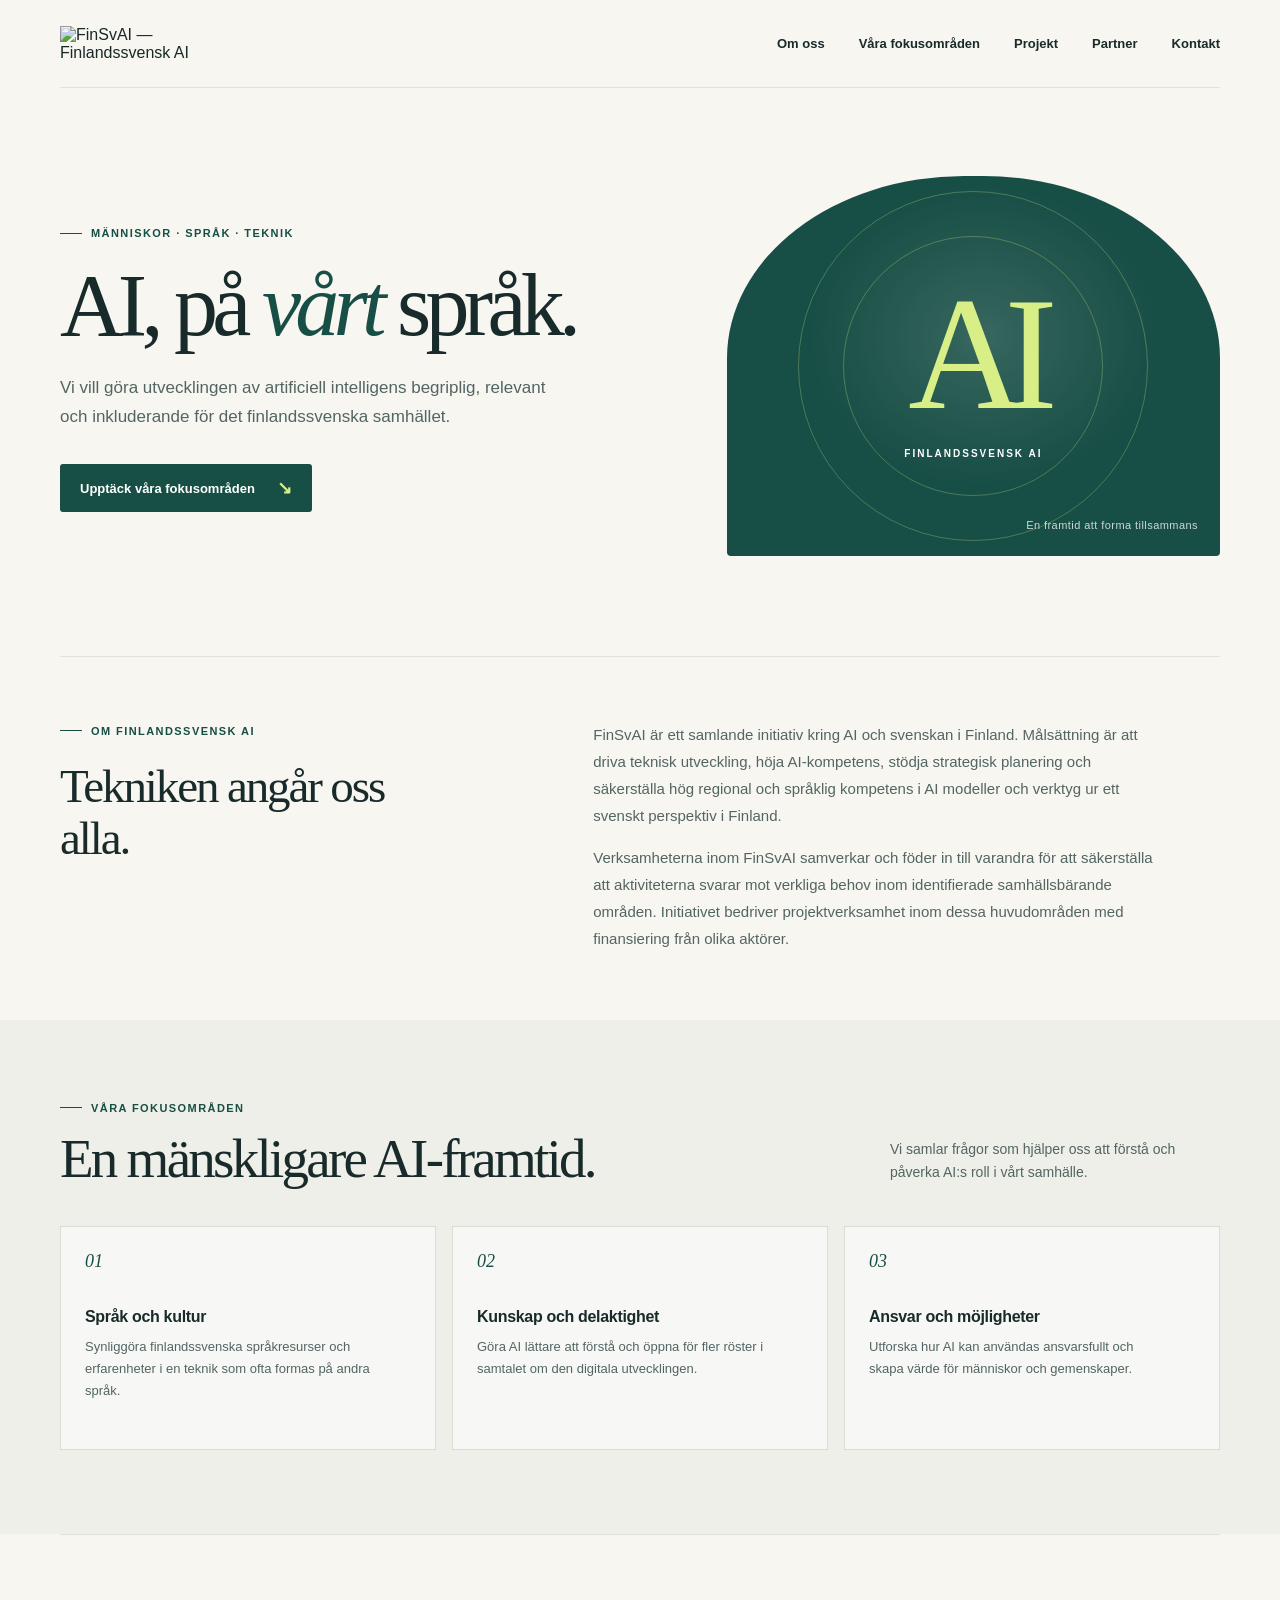
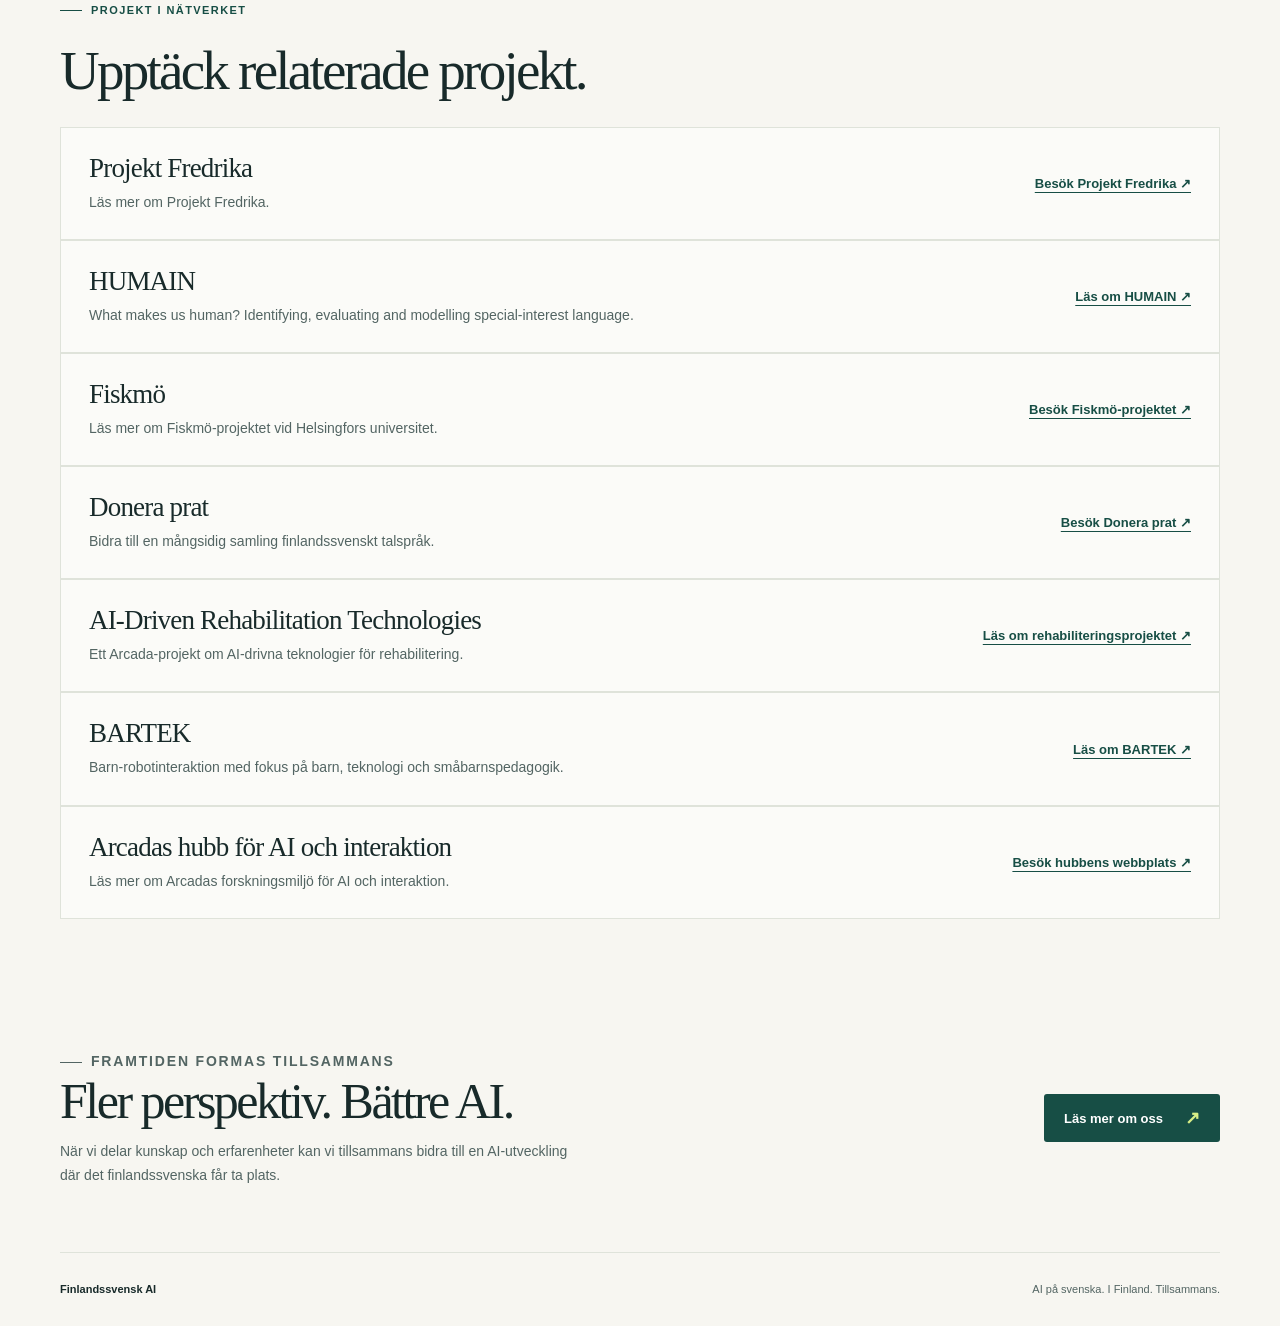
==== commit eb20f3f5: "Add Donera prat project card Co-authored-by: jorgtied <614718+jorgtied@users.noreply.github.com>" ====
--- a/index.html
+++ b/index.html
@@ -675,6 +675,15 @@
         </article>
         <article class="project-card">
           <div>
+            <h3>Donera prat</h3>
+            <p>Bidra till en mångsidig samling finlandssvenskt talspråk.</p>
+          </div>
+          <a class="project-link" href="https://www.kielipankki.fi/donera-prat/" target="_blank" rel="noopener noreferrer">
+            Besök Donera prat <span aria-hidden="true">↗</span>
+          </a>
+        </article>
+        <article class="project-card">
+          <div>
             <h3>AI-Driven Rehabilitation Technologies</h3>
             <p>
               Ett Arcada-projekt om AI-drivna teknologier för rehabilitering.
